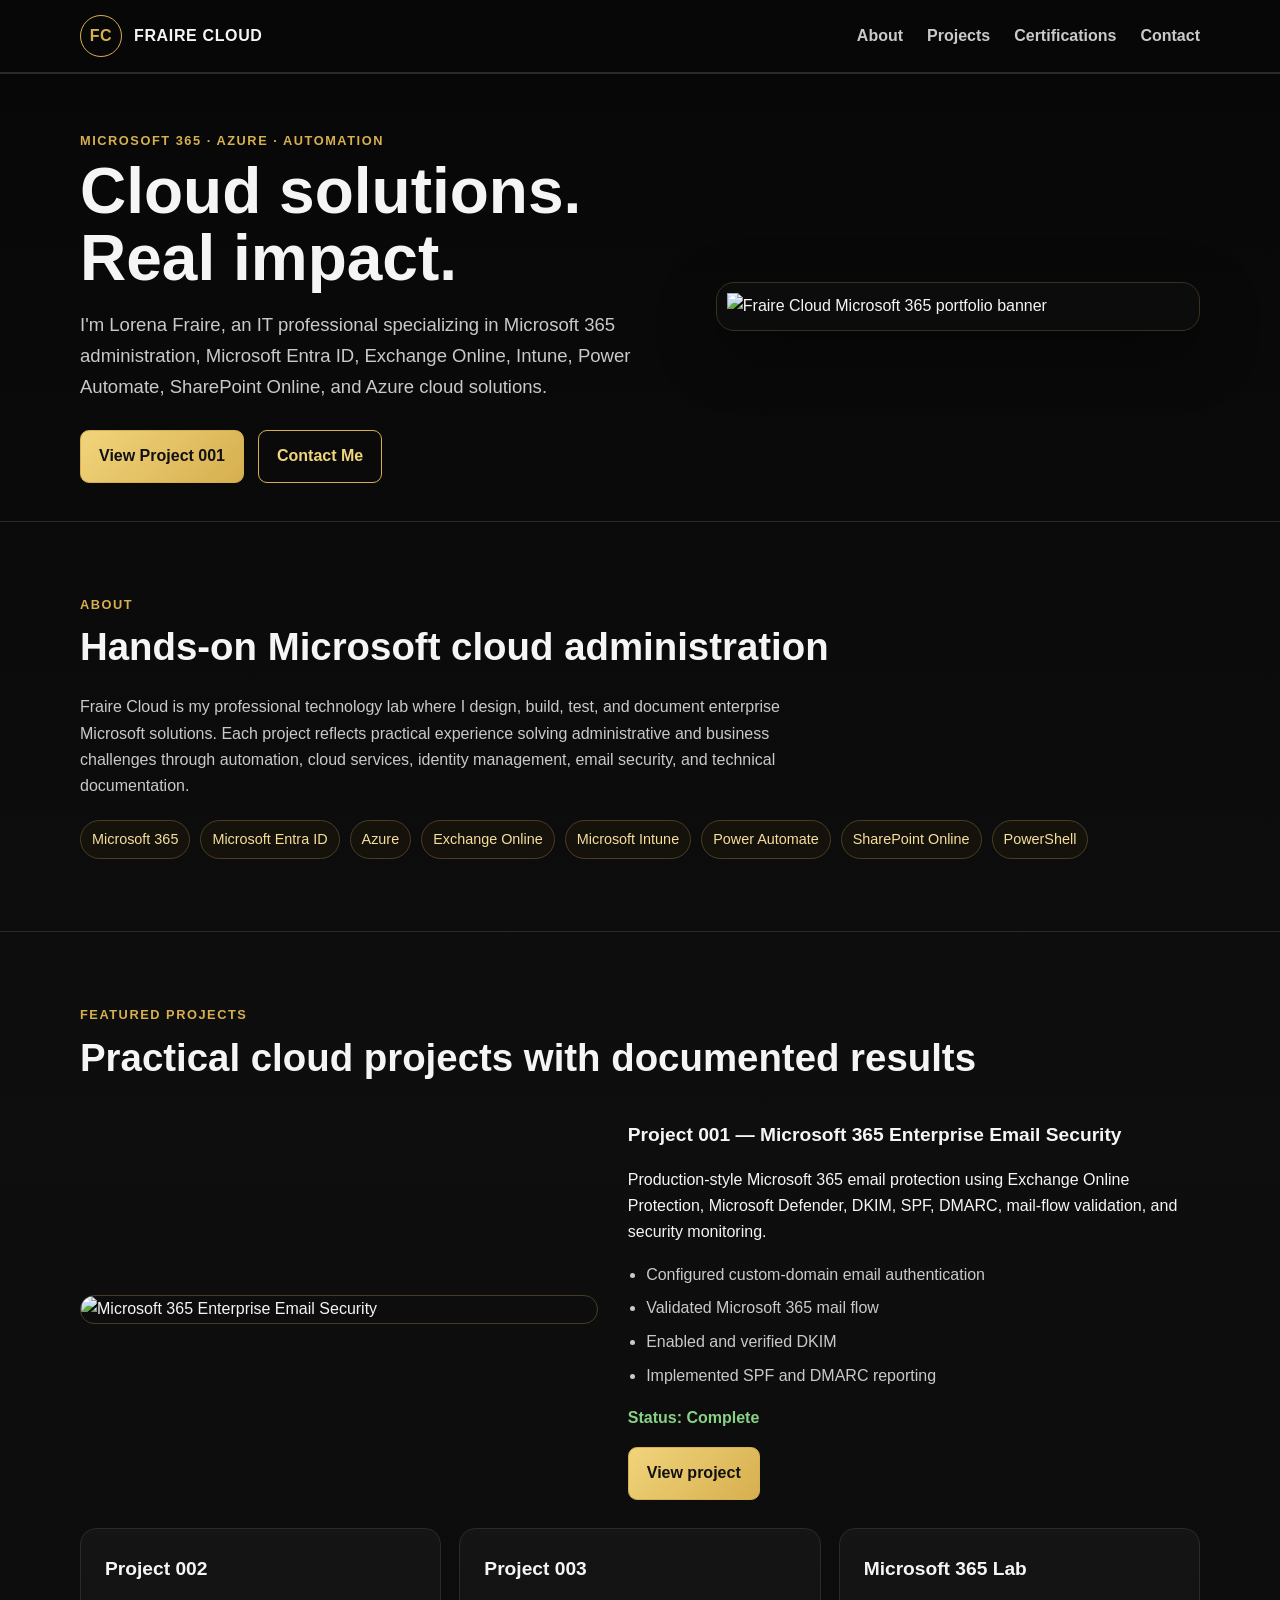
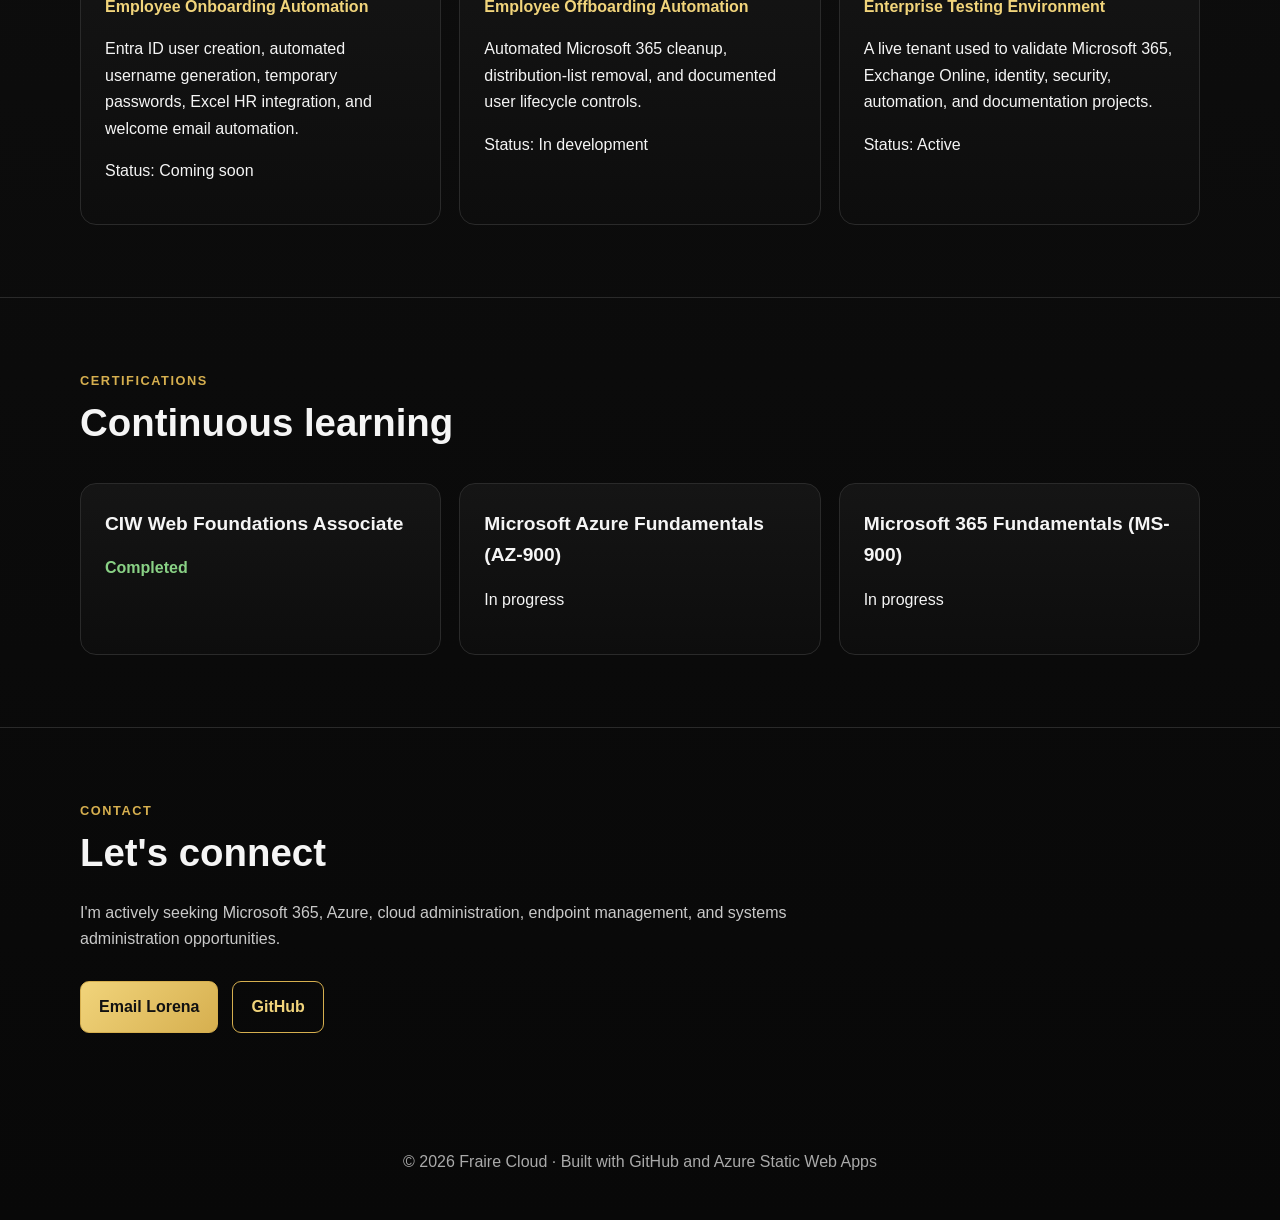
==== index.html @ 35ffcdef "Add files via upload Publish Fraire Cloud portfolio v1" ====
<!doctype html><html lang="en"><head><meta charset="utf-8"><meta name="viewport" content="width=device-width,initial-scale=1"><title>Fraire Cloud | Microsoft 365 & Cloud Portfolio</title><meta name="description" content="Lorena Fraire's Microsoft 365, Azure, Entra ID, Intune, Exchange Online and Power Automate portfolio."><link rel="icon" href="assets/favicon.png"><link rel="stylesheet" href="styles.css"></head><body><header><div class="container nav"><a class="brand" href="index.html"><span class="brand-mark">FC</span><span>FRAIRE CLOUD</span></a><nav><a href="#about">About</a><a href="#projects">Projects</a><a href="#certifications">Certifications</a><a href="#contact">Contact</a></nav></div></header><main><section class="hero"><div class="container hero-grid"><div><div class="eyebrow">Microsoft 365 · Azure · Automation</div><h1>Cloud solutions. Real impact.</h1><p class="lead">I'm Lorena Fraire, an IT professional specializing in Microsoft 365 administration, Microsoft Entra ID, Exchange Online, Intune, Power Automate, SharePoint Online, and Azure cloud solutions.</p><div class="cta"><a class="btn primary" href="project-001.html">View Project 001</a><a class="btn secondary" href="mailto:lorena@fraire.cloud">Contact Me</a></div></div><div class="hero-card"><img src="assets/fraire-cloud-hero.png" alt="Fraire Cloud Microsoft 365 portfolio banner"></div></div></section><section id="about"><div class="container"><div class="eyebrow">About</div><h2>Hands-on Microsoft cloud administration</h2><p class="section-intro">Fraire Cloud is my professional technology lab where I design, build, test, and document enterprise Microsoft solutions. Each project reflects practical experience solving administrative and business challenges through automation, cloud services, identity management, email security, and technical documentation.</p><div class="tag-row"><span class="tag">Microsoft 365</span><span class="tag">Microsoft Entra ID</span><span class="tag">Azure</span><span class="tag">Exchange Online</span><span class="tag">Microsoft Intune</span><span class="tag">Power Automate</span><span class="tag">SharePoint Online</span><span class="tag">PowerShell</span></div></div></section><section id="projects"><div class="container"><div class="eyebrow">Featured Projects</div><h2>Practical cloud projects with documented results</h2><div class="project"><img src="assets/fraire-cloud-hero.png" alt="Microsoft 365 Enterprise Email Security"><div><h3>Project 001 — Microsoft 365 Enterprise Email Security</h3><p>Production-style Microsoft 365 email protection using Exchange Online Protection, Microsoft Defender, DKIM, SPF, DMARC, mail-flow validation, and security monitoring.</p><ul class="project-list"><li>Configured custom-domain email authentication</li><li>Validated Microsoft 365 mail flow</li><li>Enabled and verified DKIM</li><li>Implemented SPF and DMARC reporting</li></ul><p class="status">Status: Complete</p><a class="btn primary" href="project-001.html">View project</a></div></div><div class="grid-3"><div class="card"><h3>Project 002</h3><strong>Employee Onboarding Automation</strong><p>Entra ID user creation, automated username generation, temporary passwords, Excel HR integration, and welcome email automation.</p><p>Status: Coming soon</p></div><div class="card"><h3>Project 003</h3><strong>Employee Offboarding Automation</strong><p>Automated Microsoft 365 cleanup, distribution-list removal, and documented user lifecycle controls.</p><p>Status: In development</p></div><div class="card"><h3>Microsoft 365 Lab</h3><strong>Enterprise Testing Environment</strong><p>A live tenant used to validate Microsoft 365, Exchange Online, identity, security, automation, and documentation projects.</p><p>Status: Active</p></div></div></div></section><section id="certifications"><div class="container"><div class="eyebrow">Certifications</div><h2>Continuous learning</h2><div class="grid-3"><div class="card"><h3>CIW Web Foundations Associate</h3><p class="status">Completed</p></div><div class="card"><h3>Microsoft Azure Fundamentals (AZ-900)</h3><p>In progress</p></div><div class="card"><h3>Microsoft 365 Fundamentals (MS-900)</h3><p>In progress</p></div></div></div></section><section id="contact"><div class="container"><div class="eyebrow">Contact</div><h2>Let's connect</h2><p class="section-intro">I'm actively seeking Microsoft 365, Azure, cloud administration, endpoint management, and systems administration opportunities.</p><div class="cta"><a class="btn primary" href="mailto:lorena@fraire.cloud">Email Lorena</a><a class="btn secondary" href="https://github.com/frairecloud" target="_blank" rel="noopener">GitHub</a></div></div></section></main><footer class="footer"><div class="container">© 2026 Fraire Cloud · Built with GitHub and Azure Static Web Apps</div></footer></body></html>
---- styles.css ----
:root{--bg:#080808;--panel:#111;--gold:#d6af4f;--gold2:#f1d47b;--text:#f5f5f5;--muted:#c9c9c9;--line:#2a2a2a;--max:1120px}*{box-sizing:border-box}html{scroll-behavior:smooth}body{margin:0;font-family:Inter,Segoe UI,Arial,sans-serif;color:var(--text);background:linear-gradient(180deg,#070707,#0e0e0e 40%,#080808);line-height:1.65}a{color:inherit}img{max-width:100%;display:block}.container{width:min(var(--max),calc(100% - 32px));margin:auto}header{position:sticky;top:0;z-index:50;background:rgba(8,8,8,.92);backdrop-filter:blur(14px);border-bottom:1px solid var(--line)}.nav{display:flex;align-items:center;justify-content:space-between;min-height:72px}.brand{display:flex;gap:12px;align-items:center;text-decoration:none;font-weight:800;letter-spacing:.04em}.brand-mark{width:42px;height:42px;border:1px solid var(--gold);border-radius:50%;display:grid;place-items:center;color:var(--gold);font-weight:900}nav{display:flex;gap:24px}nav a{text-decoration:none;color:var(--muted);font-weight:600}nav a:hover{color:var(--gold2)}.hero{padding:56px 0 38px}.hero-grid{display:grid;grid-template-columns:1.1fr .9fr;gap:44px;align-items:center}.eyebrow{color:var(--gold);font-weight:800;letter-spacing:.12em;text-transform:uppercase;font-size:.8rem}h1{font-size:clamp(2.35rem,5vw,4.5rem);line-height:1.05;margin:.4rem 0 1rem}h2{font-size:clamp(1.65rem,3vw,2.45rem);margin:0 0 1rem}h3{font-size:1.2rem;margin:0 0 .6rem}.lead{font-size:1.16rem;color:var(--muted);max-width:720px}.cta{display:flex;gap:14px;flex-wrap:wrap;margin-top:28px}.btn{display:inline-flex;align-items:center;justify-content:center;padding:12px 18px;border-radius:9px;text-decoration:none;font-weight:800;border:1px solid var(--gold)}.btn.primary{background:linear-gradient(135deg,var(--gold2),var(--gold));color:#111}.btn.secondary{color:var(--gold2)}.hero-card{border:1px solid #3a3020;background:#0c0c0c;padding:10px;border-radius:18px;box-shadow:0 20px 60px rgba(0,0,0,.4)}section{padding:72px 0;border-top:1px solid var(--line)}.section-intro{color:var(--muted);max-width:760px}.grid-3{display:grid;grid-template-columns:repeat(3,1fr);gap:18px;margin-top:28px}.card{border:1px solid var(--line);background:linear-gradient(180deg,#151515,#0d0d0d);padding:24px;border-radius:16px}.card strong{color:var(--gold2)}.tag-row{display:flex;flex-wrap:wrap;gap:10px;margin-top:20px}.tag{border:1px solid #4a3d23;color:#f5df9d;background:#15120c;padding:7px 11px;border-radius:999px;font-size:.9rem}.project{display:grid;grid-template-columns:.95fr 1.05fr;gap:30px;align-items:center;margin-top:30px}.project img{border-radius:14px;border:1px solid #493c24}.project-list{padding-left:1.15rem}.project-list li{margin:.45rem 0;color:var(--muted)}.status{color:#89d185;font-weight:800}.footer{padding:44px 0;color:#aaa;text-align:center}.project-hero{padding:50px 0}.project-hero img{border:1px solid #493c24;border-radius:16px}.content{max-width:900px}.content h2{margin-top:2rem;color:#fff}.content h3{margin-top:1.4rem;color:var(--gold2)}.content p,.content li{color:#d4d4d4}.evidence{display:grid;grid-template-columns:1fr 1fr;gap:22px;margin:24px 0}.evidence figure{margin:0;background:#111;border:1px solid var(--line);padding:12px;border-radius:14px}.evidence img{border-radius:8px}figcaption{font-size:.92rem;color:#bdbdbd;padding-top:10px}.callout{border-left:4px solid var(--gold);background:#13110c;padding:20px 22px;border-radius:0 12px 12px 0;margin:24px 0}.back{display:inline-block;margin-top:22px;color:var(--gold2);font-weight:700}@media(max-width:800px){.hero-grid,.project,.evidence,.grid-3{grid-template-columns:1fr}nav{display:none}.hero{padding-top:34px}section{padding:52px 0}}
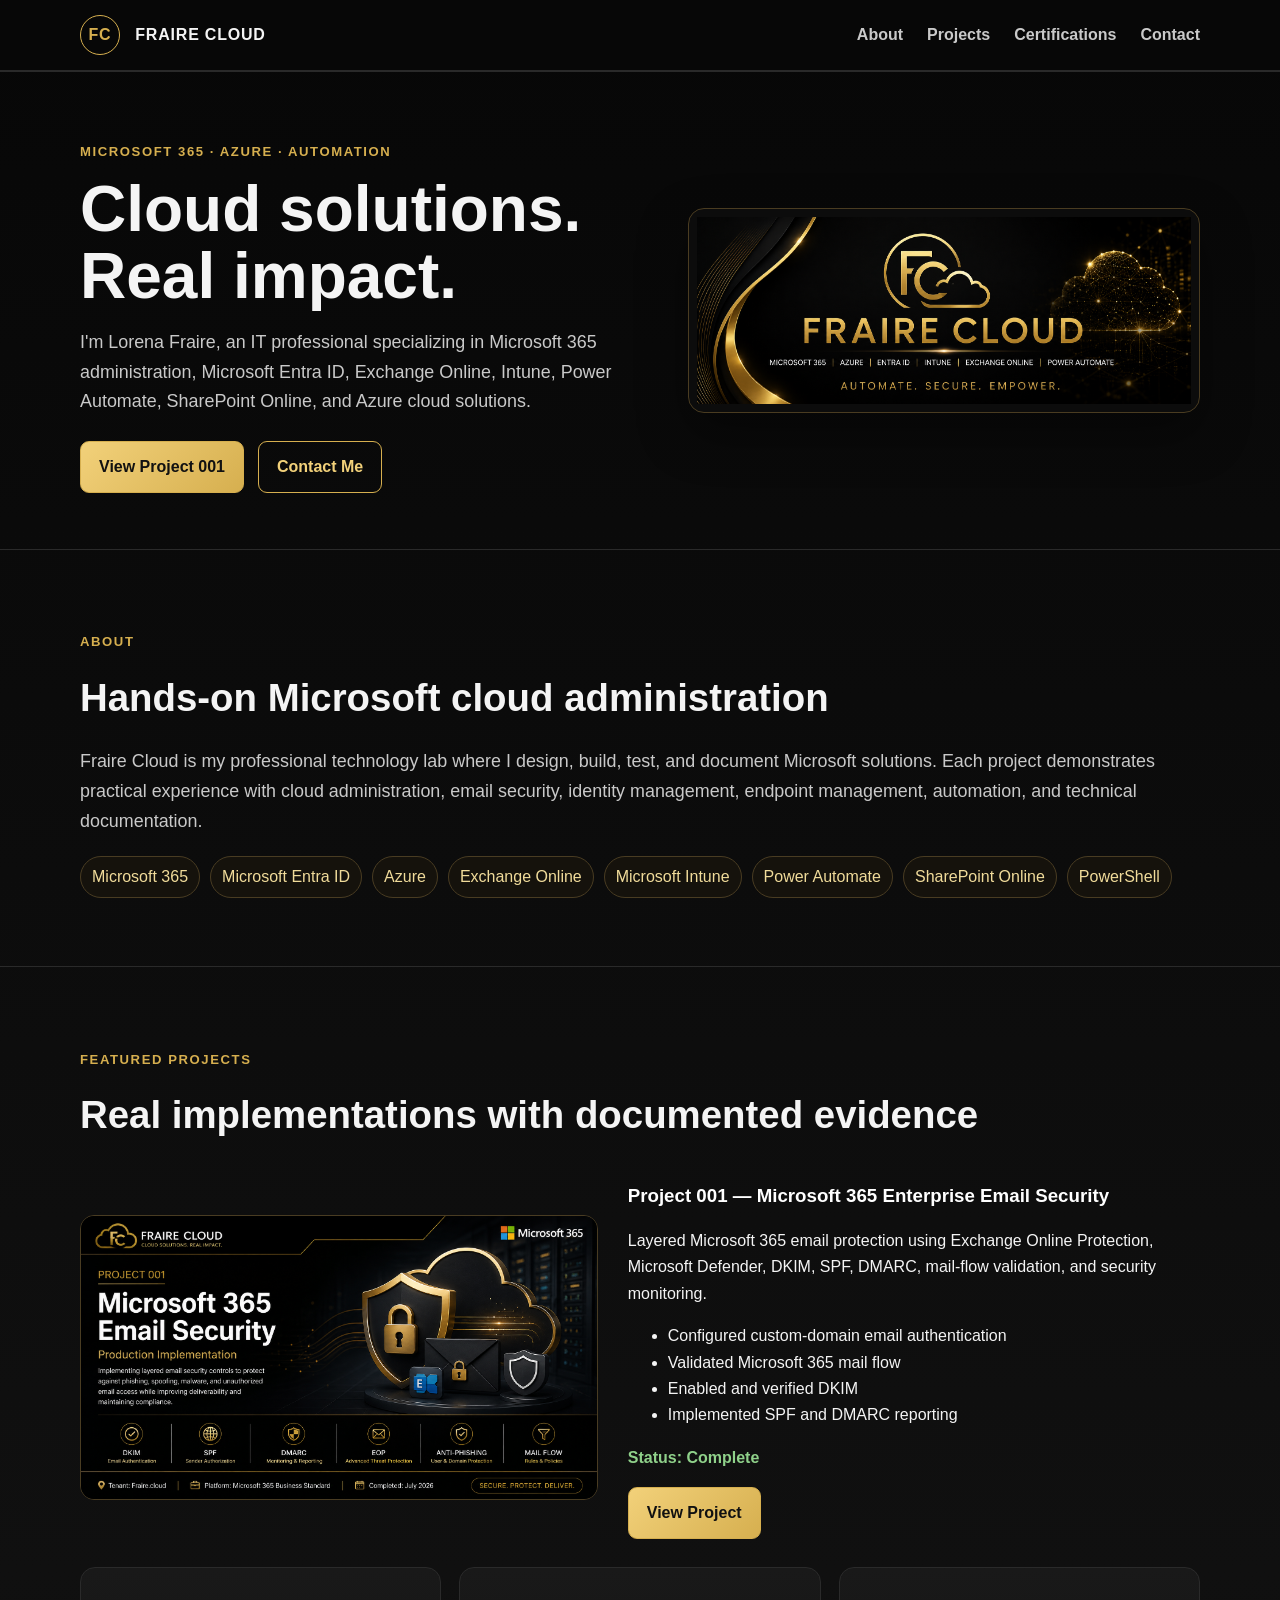
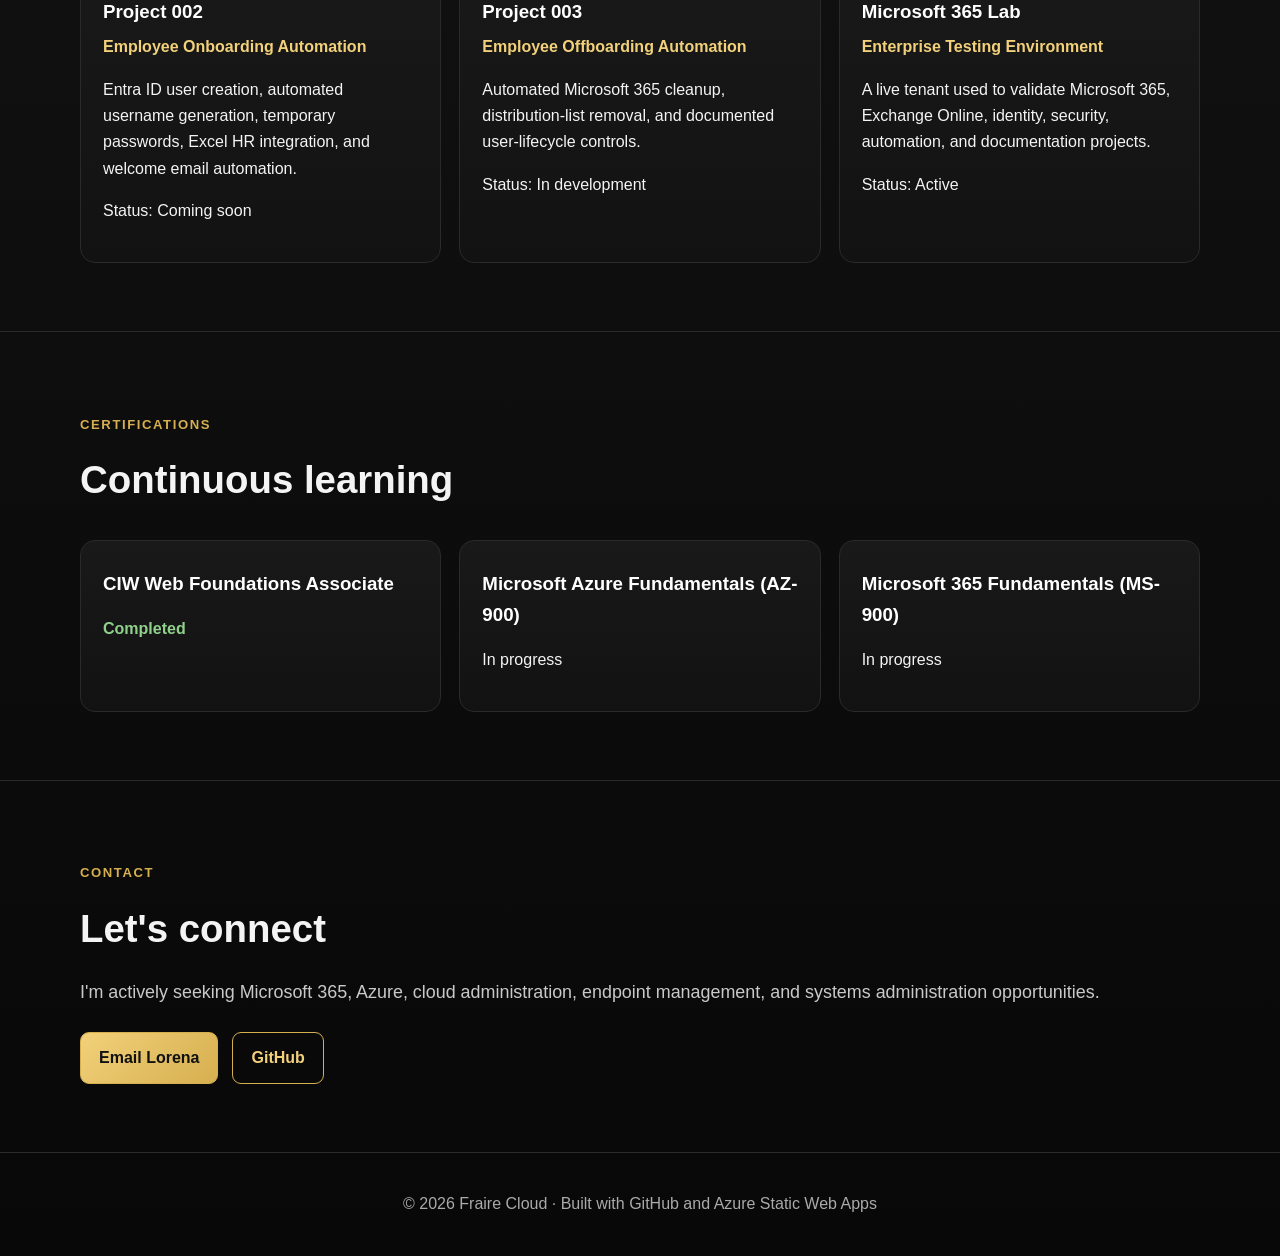
==== commit 4b03d838: "Update site to use correct portfolio images Update site to use correct portfolio images" ====
--- a/index.html
+++ b/index.html
@@ -1 +1,60 @@
-<!doctype html><html lang="en"><head><meta charset="utf-8"><meta name="viewport" content="width=device-width,initial-scale=1"><title>Fraire Cloud | Microsoft 365 & Cloud Portfolio</title><meta name="description" content="Lorena Fraire's Microsoft 365, Azure, Entra ID, Intune, Exchange Online and Power Automate portfolio."><link rel="icon" href="assets/favicon.png"><link rel="stylesheet" href="styles.css"></head><body><header><div class="container nav"><a class="brand" href="index.html"><span class="brand-mark">FC</span><span>FRAIRE CLOUD</span></a><nav><a href="#about">About</a><a href="#projects">Projects</a><a href="#certifications">Certifications</a><a href="#contact">Contact</a></nav></div></header><main><section class="hero"><div class="container hero-grid"><div><div class="eyebrow">Microsoft 365 · Azure · Automation</div><h1>Cloud solutions. Real impact.</h1><p class="lead">I'm Lorena Fraire, an IT professional specializing in Microsoft 365 administration, Microsoft Entra ID, Exchange Online, Intune, Power Automate, SharePoint Online, and Azure cloud solutions.</p><div class="cta"><a class="btn primary" href="project-001.html">View Project 001</a><a class="btn secondary" href="mailto:lorena@fraire.cloud">Contact Me</a></div></div><div class="hero-card"><img src="assets/fraire-cloud-hero.png" alt="Fraire Cloud Microsoft 365 portfolio banner"></div></div></section><section id="about"><div class="container"><div class="eyebrow">About</div><h2>Hands-on Microsoft cloud administration</h2><p class="section-intro">Fraire Cloud is my professional technology lab where I design, build, test, and document enterprise Microsoft solutions. Each project reflects practical experience solving administrative and business challenges through automation, cloud services, identity management, email security, and technical documentation.</p><div class="tag-row"><span class="tag">Microsoft 365</span><span class="tag">Microsoft Entra ID</span><span class="tag">Azure</span><span class="tag">Exchange Online</span><span class="tag">Microsoft Intune</span><span class="tag">Power Automate</span><span class="tag">SharePoint Online</span><span class="tag">PowerShell</span></div></div></section><section id="projects"><div class="container"><div class="eyebrow">Featured Projects</div><h2>Practical cloud projects with documented results</h2><div class="project"><img src="assets/fraire-cloud-hero.png" alt="Microsoft 365 Enterprise Email Security"><div><h3>Project 001 — Microsoft 365 Enterprise Email Security</h3><p>Production-style Microsoft 365 email protection using Exchange Online Protection, Microsoft Defender, DKIM, SPF, DMARC, mail-flow validation, and security monitoring.</p><ul class="project-list"><li>Configured custom-domain email authentication</li><li>Validated Microsoft 365 mail flow</li><li>Enabled and verified DKIM</li><li>Implemented SPF and DMARC reporting</li></ul><p class="status">Status: Complete</p><a class="btn primary" href="project-001.html">View project</a></div></div><div class="grid-3"><div class="card"><h3>Project 002</h3><strong>Employee Onboarding Automation</strong><p>Entra ID user creation, automated username generation, temporary passwords, Excel HR integration, and welcome email automation.</p><p>Status: Coming soon</p></div><div class="card"><h3>Project 003</h3><strong>Employee Offboarding Automation</strong><p>Automated Microsoft 365 cleanup, distribution-list removal, and documented user lifecycle controls.</p><p>Status: In development</p></div><div class="card"><h3>Microsoft 365 Lab</h3><strong>Enterprise Testing Environment</strong><p>A live tenant used to validate Microsoft 365, Exchange Online, identity, security, automation, and documentation projects.</p><p>Status: Active</p></div></div></div></section><section id="certifications"><div class="container"><div class="eyebrow">Certifications</div><h2>Continuous learning</h2><div class="grid-3"><div class="card"><h3>CIW Web Foundations Associate</h3><p class="status">Completed</p></div><div class="card"><h3>Microsoft Azure Fundamentals (AZ-900)</h3><p>In progress</p></div><div class="card"><h3>Microsoft 365 Fundamentals (MS-900)</h3><p>In progress</p></div></div></div></section><section id="contact"><div class="container"><div class="eyebrow">Contact</div><h2>Let's connect</h2><p class="section-intro">I'm actively seeking Microsoft 365, Azure, cloud administration, endpoint management, and systems administration opportunities.</p><div class="cta"><a class="btn primary" href="mailto:lorena@fraire.cloud">Email Lorena</a><a class="btn secondary" href="https://github.com/frairecloud" target="_blank" rel="noopener">GitHub</a></div></div></section></main><footer class="footer"><div class="container">© 2026 Fraire Cloud · Built with GitHub and Azure Static Web Apps</div></footer></body></html>+<!doctype html>
+<html lang="en">
+<head>
+<meta charset="utf-8"><meta name="viewport" content="width=device-width,initial-scale=1">
+<title>Fraire Cloud | Microsoft 365 & Azure Portfolio</title>
+<meta name="description" content="Lorena Fraire's Microsoft 365, Azure, Entra ID, Intune, Exchange Online, and Power Automate portfolio.">
+<link rel="stylesheet" href="styles.css">
+</head>
+<body>
+<header><div class="container nav">
+<a class="brand" href="index.html"><span class="mark">FC</span> FRAIRE CLOUD</a>
+<nav><a href="#about">About</a><a href="#projects">Projects</a><a href="#certifications">Certifications</a><a href="#contact">Contact</a></nav>
+</div></header>
+
+<main>
+<section class="hero"><div class="container hero-grid">
+<div>
+<p class="eyebrow">Microsoft 365 · Azure · Automation</p>
+<h1>Cloud solutions.<br>Real impact.</h1>
+<p class="lead">I'm Lorena Fraire, an IT professional specializing in Microsoft 365 administration, Microsoft Entra ID, Exchange Online, Intune, Power Automate, SharePoint Online, and Azure cloud solutions.</p>
+<div class="buttons"><a class="button primary" href="project-001.html">View Project 001</a><a class="button secondary" href="mailto:lorena@fraire.cloud">Contact Me</a></div>
+</div>
+<div class="hero-image"><img src="assets/FraireCloud.png" alt="Fraire Cloud portfolio banner"></div>
+</div></section>
+
+<section id="about"><div class="container">
+<p class="eyebrow">About</p><h2>Hands-on Microsoft cloud administration</h2>
+<p class="intro">Fraire Cloud is my professional technology lab where I design, build, test, and document Microsoft solutions. Each project demonstrates practical experience with cloud administration, email security, identity management, endpoint management, automation, and technical documentation.</p>
+<div class="tags"><span>Microsoft 365</span><span>Microsoft Entra ID</span><span>Azure</span><span>Exchange Online</span><span>Microsoft Intune</span><span>Power Automate</span><span>SharePoint Online</span><span>PowerShell</span></div>
+</div></section>
+
+<section id="projects"><div class="container">
+<p class="eyebrow">Featured Projects</p><h2>Real implementations with documented evidence</h2>
+<article class="featured-project">
+<img src="assets/Project001.png" alt="Project 001 Microsoft 365 Email Security">
+<div><h3>Project 001 — Microsoft 365 Enterprise Email Security</h3>
+<p>Layered Microsoft 365 email protection using Exchange Online Protection, Microsoft Defender, DKIM, SPF, DMARC, mail-flow validation, and security monitoring.</p>
+<ul><li>Configured custom-domain email authentication</li><li>Validated Microsoft 365 mail flow</li><li>Enabled and verified DKIM</li><li>Implemented SPF and DMARC reporting</li></ul>
+<p class="complete">Status: Complete</p>
+<a class="button primary" href="project-001.html">View Project</a></div>
+</article>
+<div class="cards">
+<article class="card"><h3>Project 002</h3><h4>Employee Onboarding Automation</h4><p>Entra ID user creation, automated username generation, temporary passwords, Excel HR integration, and welcome email automation.</p><p>Status: Coming soon</p></article>
+<article class="card"><h3>Project 003</h3><h4>Employee Offboarding Automation</h4><p>Automated Microsoft 365 cleanup, distribution-list removal, and documented user-lifecycle controls.</p><p>Status: In development</p></article>
+<article class="card"><h3>Microsoft 365 Lab</h3><h4>Enterprise Testing Environment</h4><p>A live tenant used to validate Microsoft 365, Exchange Online, identity, security, automation, and documentation projects.</p><p>Status: Active</p></article>
+</div></div></section>
+
+<section id="certifications"><div class="container">
+<p class="eyebrow">Certifications</p><h2>Continuous learning</h2>
+<div class="cards"><article class="card"><h3>CIW Web Foundations Associate</h3><p class="complete">Completed</p></article><article class="card"><h3>Microsoft Azure Fundamentals (AZ-900)</h3><p>In progress</p></article><article class="card"><h3>Microsoft 365 Fundamentals (MS-900)</h3><p>In progress</p></article></div>
+</div></section>
+
+<section id="contact"><div class="container">
+<p class="eyebrow">Contact</p><h2>Let's connect</h2>
+<p class="intro">I'm actively seeking Microsoft 365, Azure, cloud administration, endpoint management, and systems administration opportunities.</p>
+<div class="buttons"><a class="button primary" href="mailto:lorena@fraire.cloud">Email Lorena</a><a class="button secondary" href="https://github.com/frairecloud" target="_blank" rel="noopener">GitHub</a></div>
+</div></section>
+</main>
+<footer>© 2026 Fraire Cloud · Built with GitHub and Azure Static Web Apps</footer>
+</body></html>
--- a/styles.css
+++ b/styles.css
@@ -1,2 +1,2 @@
-
-:root{--bg:#080808;--panel:#111;--gold:#d6af4f;--gold2:#f1d47b;--text:#f5f5f5;--muted:#c9c9c9;--line:#2a2a2a;--max:1120px}*{box-sizing:border-box}html{scroll-behavior:smooth}body{margin:0;font-family:Inter,Segoe UI,Arial,sans-serif;color:var(--text);background:linear-gradient(180deg,#070707,#0e0e0e 40%,#080808);line-height:1.65}a{color:inherit}img{max-width:100%;display:block}.container{width:min(var(--max),calc(100% - 32px));margin:auto}header{position:sticky;top:0;z-index:50;background:rgba(8,8,8,.92);backdrop-filter:blur(14px);border-bottom:1px solid var(--line)}.nav{display:flex;align-items:center;justify-content:space-between;min-height:72px}.brand{display:flex;gap:12px;align-items:center;text-decoration:none;font-weight:800;letter-spacing:.04em}.brand-mark{width:42px;height:42px;border:1px solid var(--gold);border-radius:50%;display:grid;place-items:center;color:var(--gold);font-weight:900}nav{display:flex;gap:24px}nav a{text-decoration:none;color:var(--muted);font-weight:600}nav a:hover{color:var(--gold2)}.hero{padding:56px 0 38px}.hero-grid{display:grid;grid-template-columns:1.1fr .9fr;gap:44px;align-items:center}.eyebrow{color:var(--gold);font-weight:800;letter-spacing:.12em;text-transform:uppercase;font-size:.8rem}h1{font-size:clamp(2.35rem,5vw,4.5rem);line-height:1.05;margin:.4rem 0 1rem}h2{font-size:clamp(1.65rem,3vw,2.45rem);margin:0 0 1rem}h3{font-size:1.2rem;margin:0 0 .6rem}.lead{font-size:1.16rem;color:var(--muted);max-width:720px}.cta{display:flex;gap:14px;flex-wrap:wrap;margin-top:28px}.btn{display:inline-flex;align-items:center;justify-content:center;padding:12px 18px;border-radius:9px;text-decoration:none;font-weight:800;border:1px solid var(--gold)}.btn.primary{background:linear-gradient(135deg,var(--gold2),var(--gold));color:#111}.btn.secondary{color:var(--gold2)}.hero-card{border:1px solid #3a3020;background:#0c0c0c;padding:10px;border-radius:18px;box-shadow:0 20px 60px rgba(0,0,0,.4)}section{padding:72px 0;border-top:1px solid var(--line)}.section-intro{color:var(--muted);max-width:760px}.grid-3{display:grid;grid-template-columns:repeat(3,1fr);gap:18px;margin-top:28px}.card{border:1px solid var(--line);background:linear-gradient(180deg,#151515,#0d0d0d);padding:24px;border-radius:16px}.card strong{color:var(--gold2)}.tag-row{display:flex;flex-wrap:wrap;gap:10px;margin-top:20px}.tag{border:1px solid #4a3d23;color:#f5df9d;background:#15120c;padding:7px 11px;border-radius:999px;font-size:.9rem}.project{display:grid;grid-template-columns:.95fr 1.05fr;gap:30px;align-items:center;margin-top:30px}.project img{border-radius:14px;border:1px solid #493c24}.project-list{padding-left:1.15rem}.project-list li{margin:.45rem 0;color:var(--muted)}.status{color:#89d185;font-weight:800}.footer{padding:44px 0;color:#aaa;text-align:center}.project-hero{padding:50px 0}.project-hero img{border:1px solid #493c24;border-radius:16px}.content{max-width:900px}.content h2{margin-top:2rem;color:#fff}.content h3{margin-top:1.4rem;color:var(--gold2)}.content p,.content li{color:#d4d4d4}.evidence{display:grid;grid-template-columns:1fr 1fr;gap:22px;margin:24px 0}.evidence figure{margin:0;background:#111;border:1px solid var(--line);padding:12px;border-radius:14px}.evidence img{border-radius:8px}figcaption{font-size:.92rem;color:#bdbdbd;padding-top:10px}.callout{border-left:4px solid var(--gold);background:#13110c;padding:20px 22px;border-radius:0 12px 12px 0;margin:24px 0}.back{display:inline-block;margin-top:22px;color:var(--gold2);font-weight:700}@media(max-width:800px){.hero-grid,.project,.evidence,.grid-3{grid-template-columns:1fr}nav{display:none}.hero{padding-top:34px}section{padding:52px 0}}
+:root{--bg:#080808;--panel:#121212;--panel2:#191919;--gold:#d6af4f;--gold2:#f2d17a;--text:#f4f4f4;--muted:#c9c9c9;--line:#2a2a2a}
+*{box-sizing:border-box}html{scroll-behavior:smooth}body{margin:0;background:linear-gradient(180deg,#070707,#101010 55%,#080808);color:var(--text);font-family:Segoe UI,Arial,sans-serif;line-height:1.65}img{max-width:100%;display:block}a{color:inherit}.container{width:min(1120px,calc(100% - 34px));margin:auto}.narrow{max-width:930px}header{position:sticky;top:0;z-index:10;background:rgba(8,8,8,.93);backdrop-filter:blur(12px);border-bottom:1px solid var(--line)}.nav{min-height:70px;display:flex;justify-content:space-between;align-items:center}.brand{text-decoration:none;font-weight:800;letter-spacing:.05em}.mark{display:inline-grid;place-items:center;width:40px;height:40px;border:1px solid var(--gold);border-radius:50%;color:var(--gold);margin-right:10px}nav{display:flex;gap:24px}nav a{text-decoration:none;color:var(--muted);font-weight:600}nav a:hover{color:var(--gold2)}section{padding:68px 0;border-top:1px solid var(--line)}.hero{padding:56px 0}.hero-grid{display:grid;grid-template-columns:1.05fr .95fr;gap:42px;align-items:center}.eyebrow{color:var(--gold);font-weight:800;text-transform:uppercase;letter-spacing:.12em;font-size:.82rem}h1{font-size:clamp(2.5rem,5vw,4.7rem);line-height:1.05;margin:.4rem 0 1rem}h2{font-size:clamp(1.65rem,3vw,2.4rem);margin:0 0 1rem}h3{margin:.4rem 0;color:#fff}h4{color:var(--gold2);margin:.2rem 0}.lead,.intro{color:var(--muted);font-size:1.12rem}.hero-image,.project-banner{border:1px solid #4a3c21;border-radius:16px;padding:8px;background:#0c0c0c;box-shadow:0 20px 50px rgba(0,0,0,.38)}.buttons{display:flex;gap:14px;flex-wrap:wrap;margin-top:24px}.button{display:inline-flex;padding:12px 18px;border-radius:9px;text-decoration:none;font-weight:800;border:1px solid var(--gold)}.primary{background:linear-gradient(135deg,var(--gold2),var(--gold));color:#111}.secondary{color:var(--gold2)}.tags{display:flex;flex-wrap:wrap;gap:10px;margin-top:20px}.tags span{border:1px solid #493c22;background:#15120c;color:#f0db9a;padding:7px 11px;border-radius:999px}.featured-project{display:grid;grid-template-columns:.95fr 1.05fr;gap:30px;align-items:center;margin-top:28px}.featured-project img{border:1px solid #493c22;border-radius:14px}.complete{color:#8fd18a;font-weight:800}.cards{display:grid;grid-template-columns:repeat(3,1fr);gap:18px;margin-top:28px}.card{background:linear-gradient(180deg,var(--panel2),var(--panel));border:1px solid var(--line);padding:22px;border-radius:15px}.project-header{padding:50px 0}.prose h2{margin-top:2.2rem}.prose h3{color:var(--gold2);margin-top:1.4rem}.prose p,.prose li{color:#d5d5d5}.evidence{display:grid;grid-template-columns:1fr 1fr;gap:20px}figure{margin:0;border:1px solid var(--line);background:#111;padding:11px;border-radius:13px}figure img{border-radius:8px}figcaption{color:#bbb;font-size:.92rem;padding-top:9px}.callout{border-left:4px solid var(--gold);background:#14110b;padding:20px;border-radius:0 12px 12px 0}.back{color:var(--gold2);font-weight:800;text-decoration:none}footer{text-align:center;padding:38px 16px;color:#aaa;border-top:1px solid var(--line)}@media(max-width:800px){nav{display:none}.hero-grid,.featured-project,.cards,.evidence{grid-template-columns:1fr}section{padding:50px 0}}
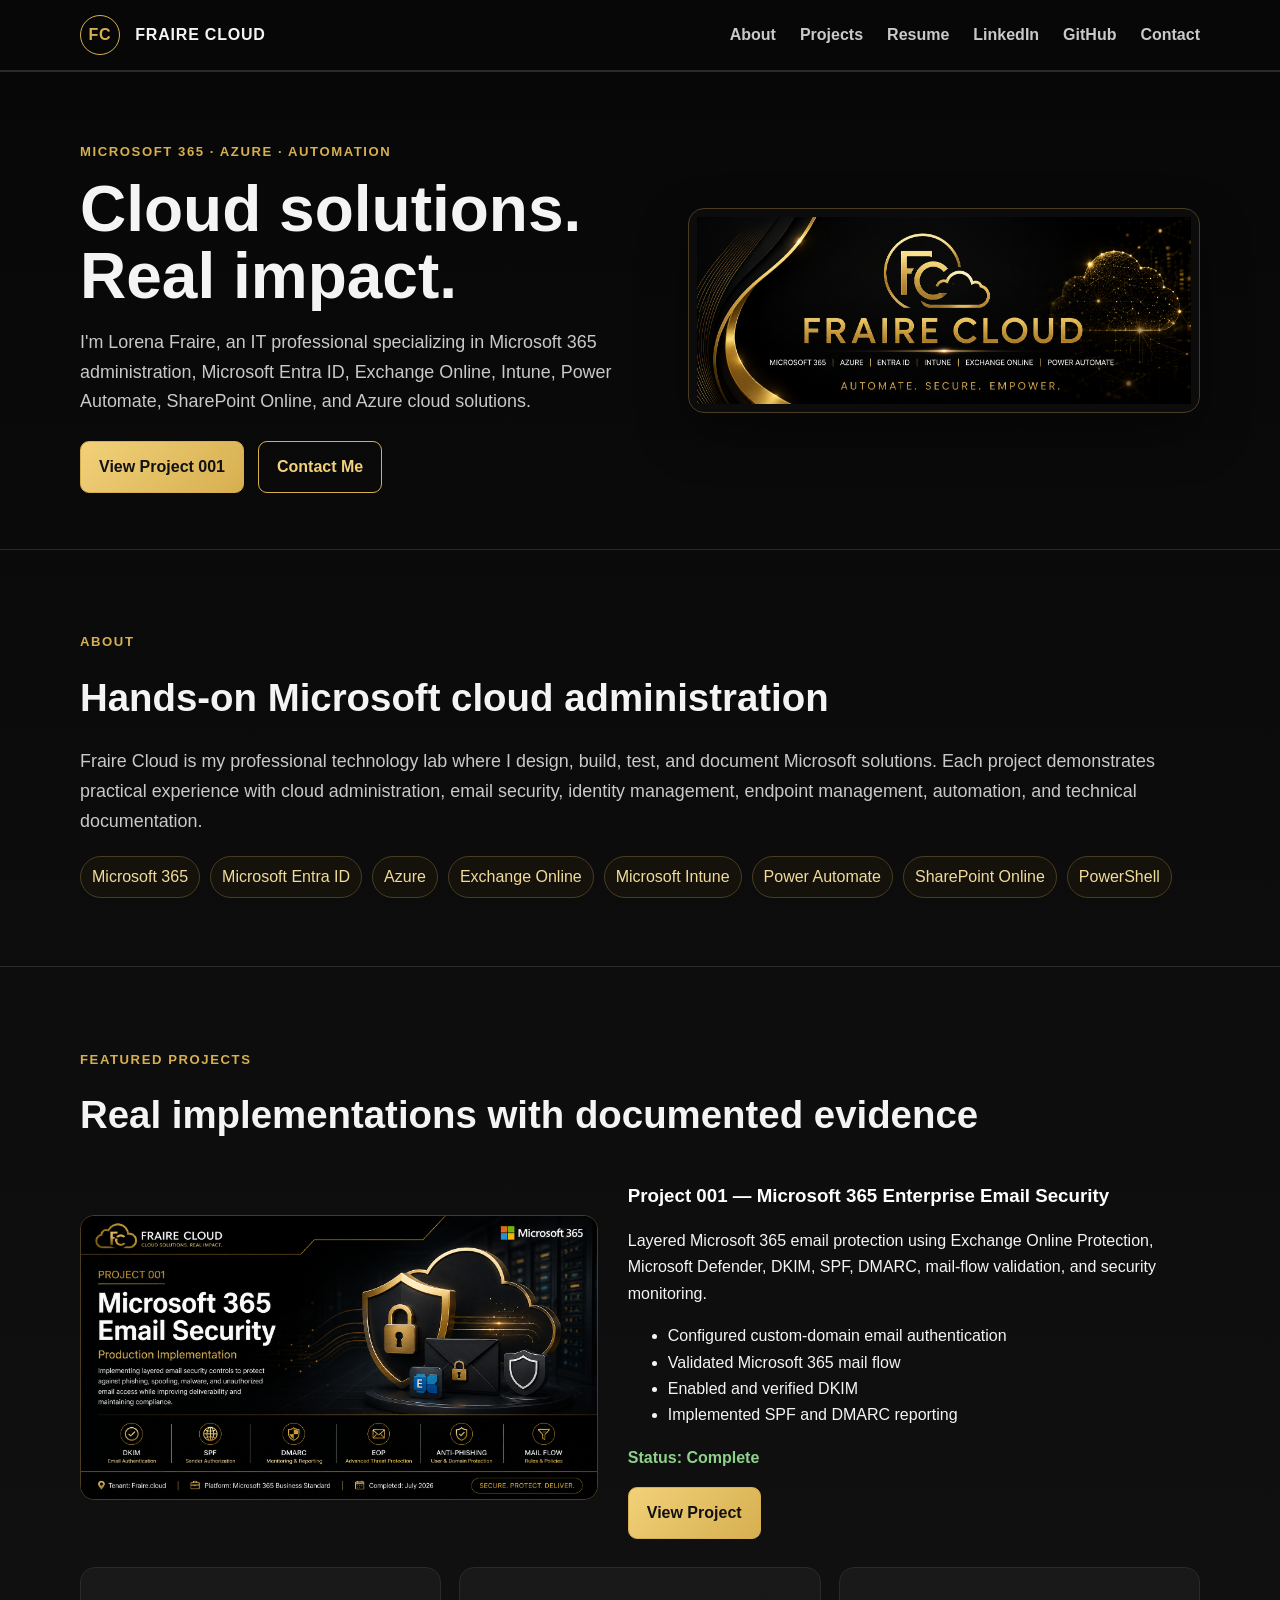
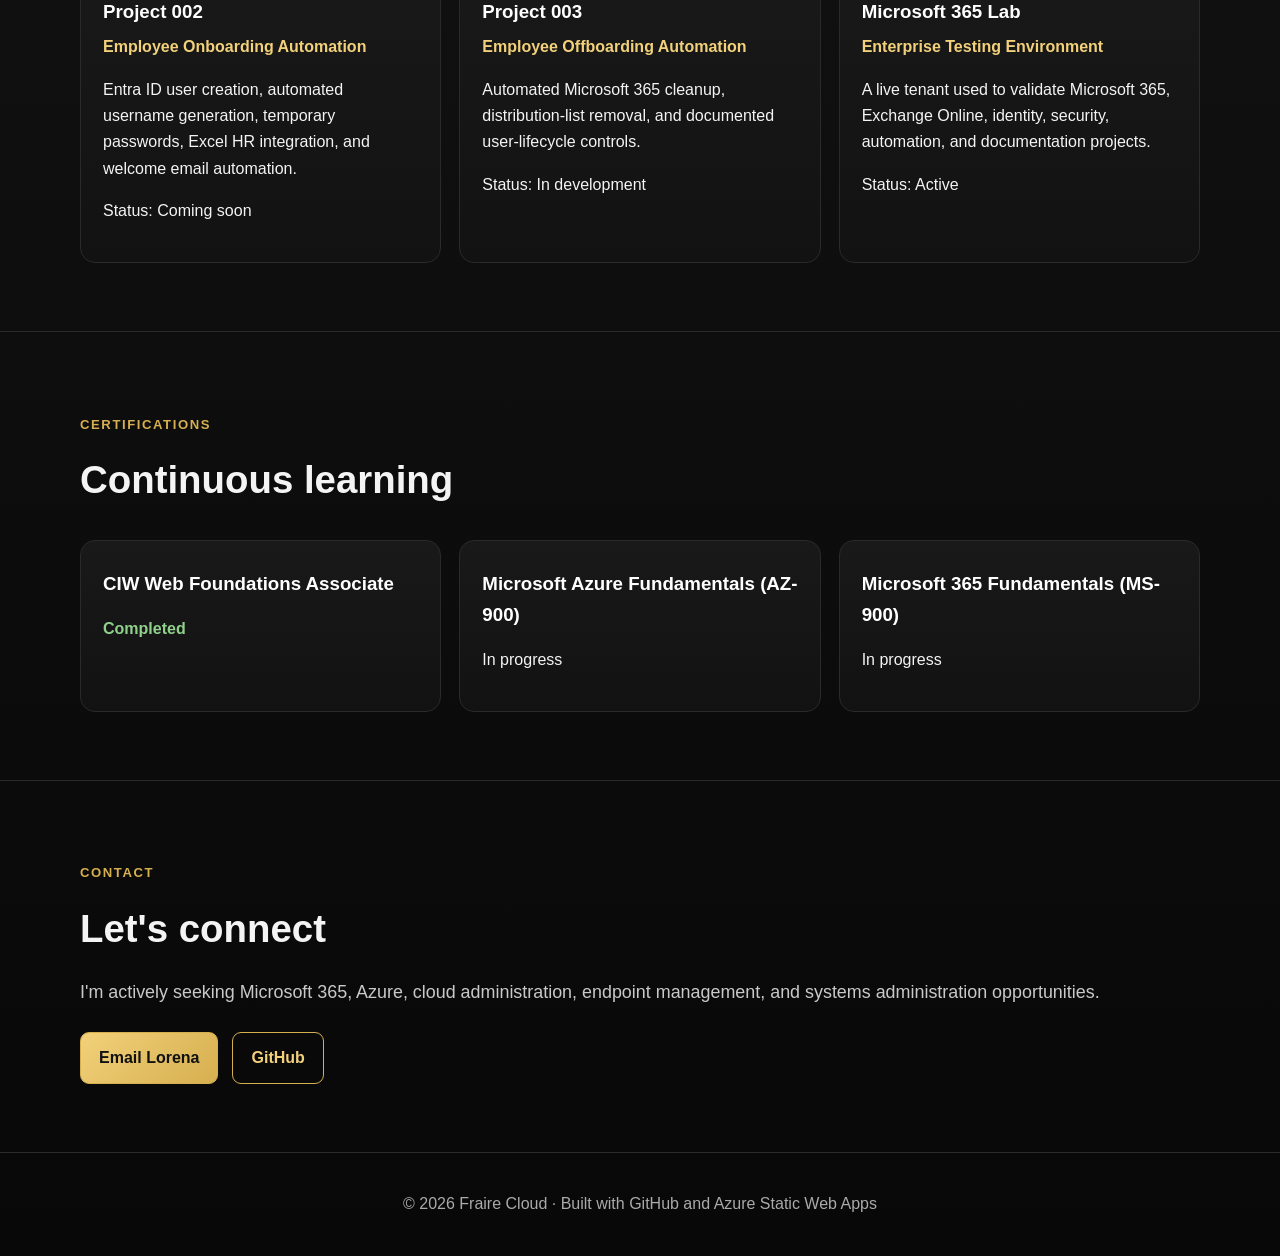
==== commit ef6dbb90: "Add LinkedIn GitHub and Resume navigation" ====
--- a/index.html
+++ b/index.html
@@ -9,7 +9,9 @@
 <body>
 <header><div class="container nav">
 <a class="brand" href="index.html"><span class="mark">FC</span> FRAIRE CLOUD</a>
-<nav><a href="#about">About</a><a href="#projects">Projects</a><a href="#certifications">Certifications</a><a href="#contact">Contact</a></nav>
+<nav><a href="#about">About</a><a href="#projects">Projects</a><a href="resume.pdf" target="_blank">Resume</a>
+    <a href="https://www.linkedin.com/in/lorena-fraire-184a9a249/" target="_blank">LinkedIn</a>
+    <a href="https://github.com/frairecloud" target="_blank">GitHub</a><a href="#contact">Contact</a></nav>
 </div></header>
 
 <main>
@@ -18,7 +20,7 @@
 <p class="eyebrow">Microsoft 365 · Azure · Automation</p>
 <h1>Cloud solutions.<br>Real impact.</h1>
 <p class="lead">I'm Lorena Fraire, an IT professional specializing in Microsoft 365 administration, Microsoft Entra ID, Exchange Online, Intune, Power Automate, SharePoint Online, and Azure cloud solutions.</p>
-<div class="buttons"><a class="button primary" href="project-001.html">View Project 001</a><a class="button secondary" href="mailto:lorena@fraire.cloud">Contact Me</a></div>
+<div class="buttons"><a class="button primary" href="project-001.html">View Project 001</a><a class="button secondary" href="mailto:lorena.fraire335@outlook.com">Contact Me</a></div>
 </div>
 <div class="hero-image"><img src="assets/FraireCloud.png" alt="Fraire Cloud portfolio banner"></div>
 </div></section>
@@ -53,8 +55,8 @@
 <section id="contact"><div class="container">
 <p class="eyebrow">Contact</p><h2>Let's connect</h2>
 <p class="intro">I'm actively seeking Microsoft 365, Azure, cloud administration, endpoint management, and systems administration opportunities.</p>
-<div class="buttons"><a class="button primary" href="mailto:lorena@fraire.cloud">Email Lorena</a><a class="button secondary" href="https://github.com/frairecloud" target="_blank" rel="noopener">GitHub</a></div>
+<div class="buttons"><a class="button primary" href="mailto:lorena.fraire335@outlook.com">Email Lorena</a><a class="button secondary" href="https://github.com/frairecloud" target="_blank" rel="noopener">GitHub</a></div>
 </div></section>
 </main>
 <footer>© 2026 Fraire Cloud · Built with GitHub and Azure Static Web Apps</footer>
-</body></html>+</body></html>
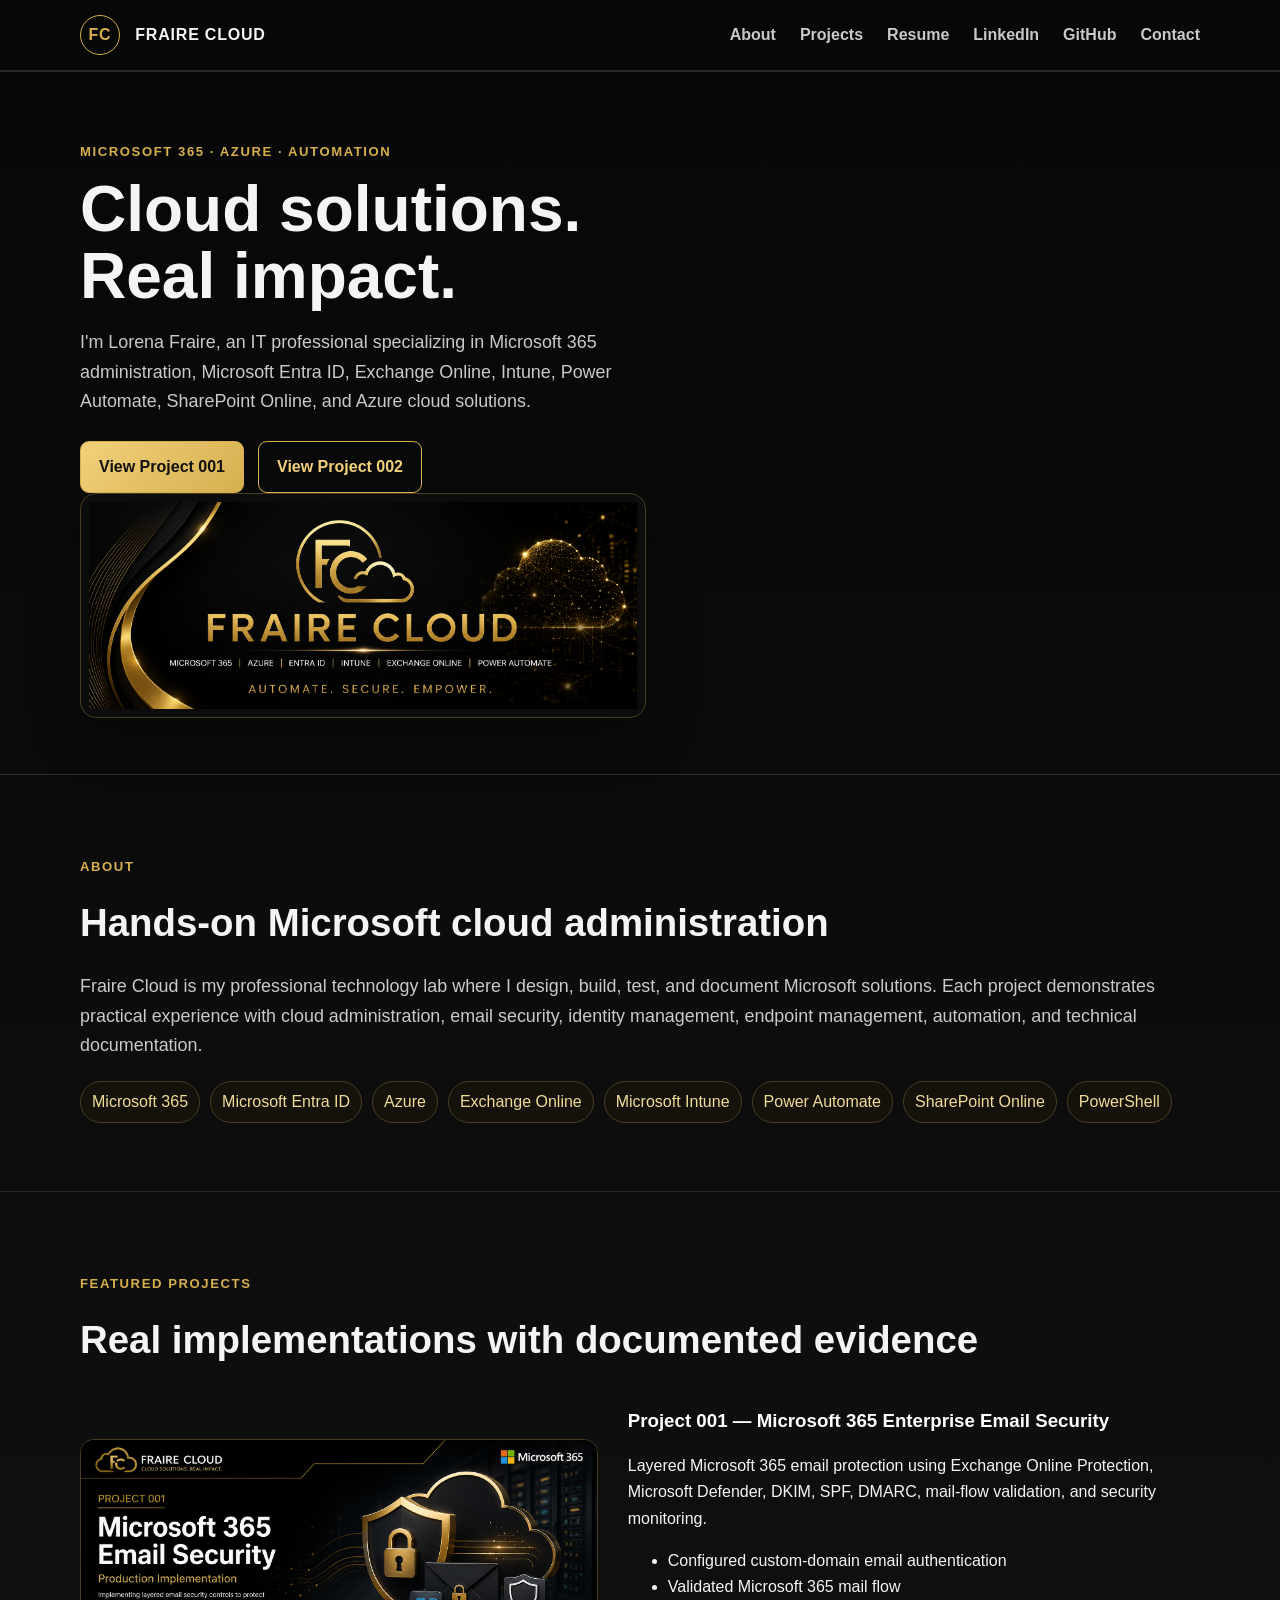
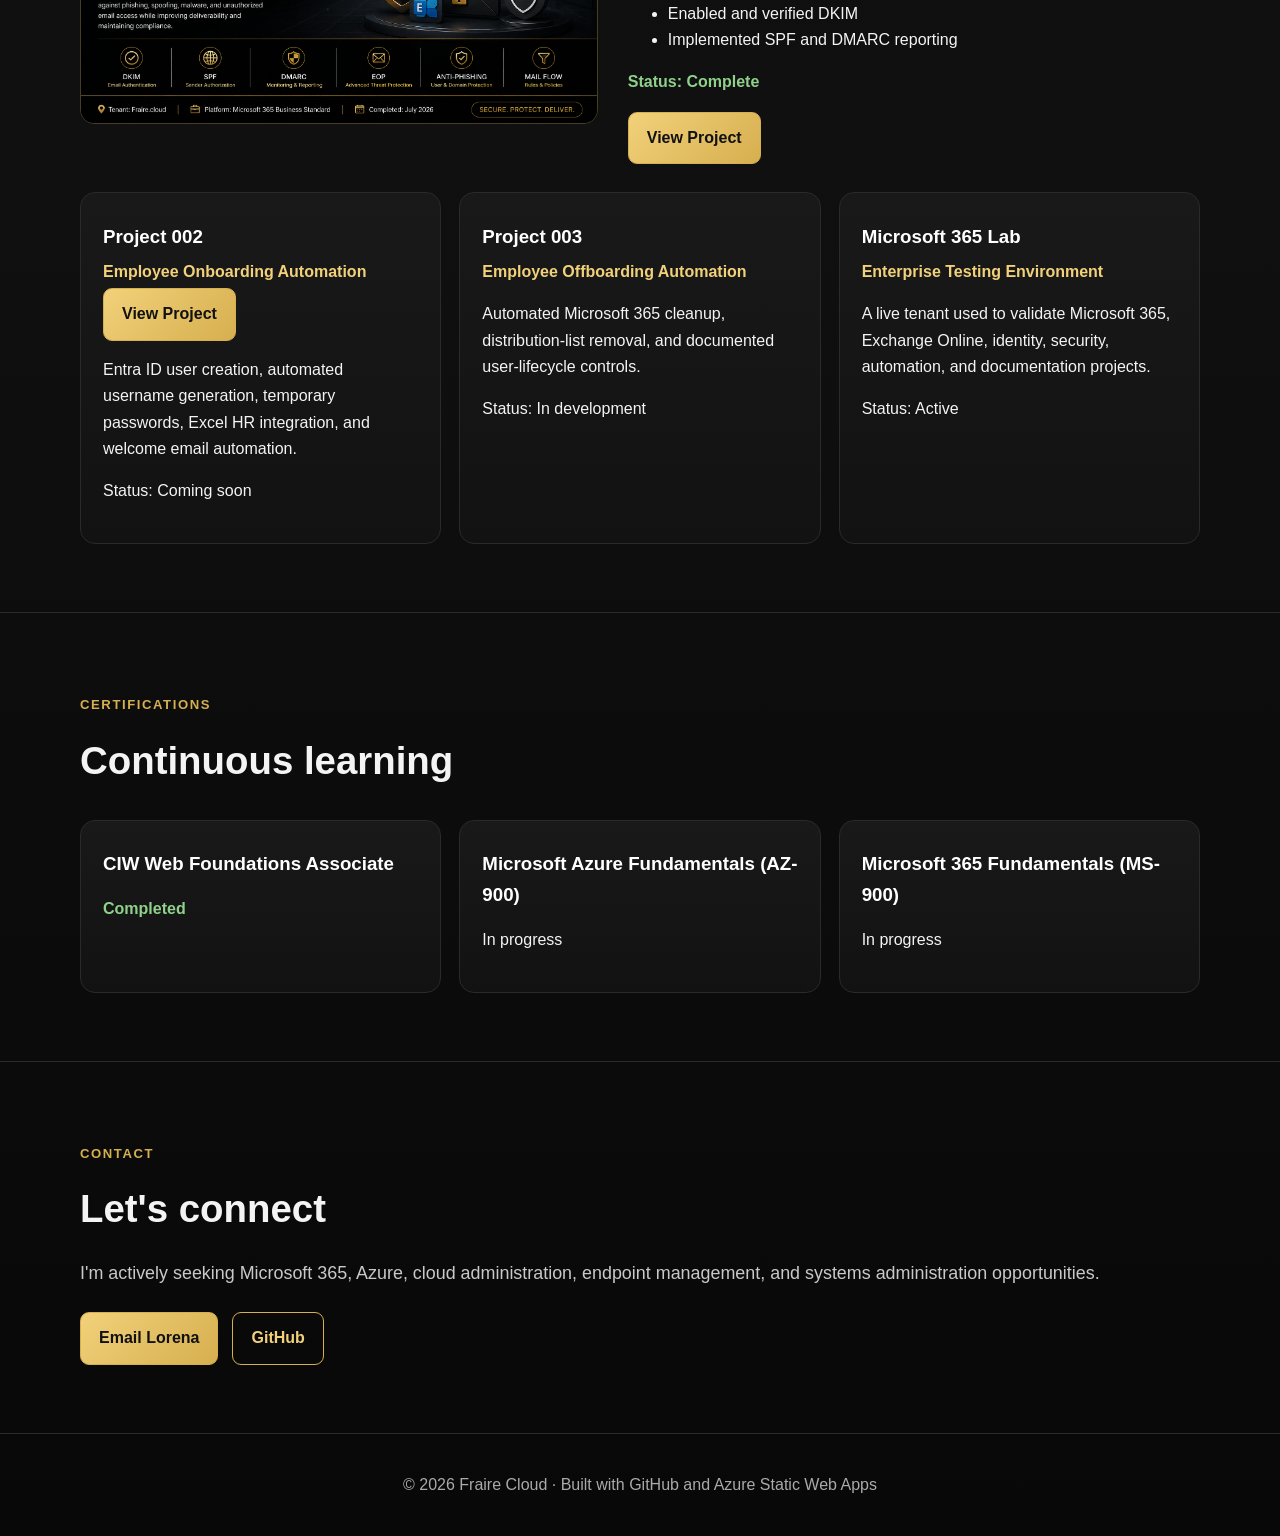
==== commit 4e7f8502: "Add Project 002 homepage links" ====
--- a/index.html
+++ b/index.html
@@ -9,7 +9,7 @@
 <body>
 <header><div class="container nav">
 <a class="brand" href="index.html"><span class="mark">FC</span> FRAIRE CLOUD</a>
-<nav><a href="#about">About</a><a href="#projects">Projects</a><a href="resume.pdf" target="_blank">Resume</a>
+<nav><a href="#about">About</a><a href="#projects">Projects</a><a href="resume.html">Resume</a>
     <a href="https://www.linkedin.com/in/lorena-fraire-184a9a249/" target="_blank">LinkedIn</a>
     <a href="https://github.com/frairecloud" target="_blank">GitHub</a><a href="#contact">Contact</a></nav>
 </div></header>
@@ -20,7 +20,9 @@
 <p class="eyebrow">Microsoft 365 · Azure · Automation</p>
 <h1>Cloud solutions.<br>Real impact.</h1>
 <p class="lead">I'm Lorena Fraire, an IT professional specializing in Microsoft 365 administration, Microsoft Entra ID, Exchange Online, Intune, Power Automate, SharePoint Online, and Azure cloud solutions.</p>
-<div class="buttons"><a class="button primary" href="project-001.html">View Project 001</a><a class="button secondary" href="mailto:lorena.fraire335@outlook.com">Contact Me</a></div>
+<div class="buttons">
+    <a class="button primary" href="project-001.html">View Project 001</a>
+    <a class="button secondary" href="project-002.html">View Project 002</a>
 </div>
 <div class="hero-image"><img src="assets/FraireCloud.png" alt="Fraire Cloud portfolio banner"></div>
 </div></section>
@@ -42,7 +44,7 @@
 <a class="button primary" href="project-001.html">View Project</a></div>
 </article>
 <div class="cards">
-<article class="card"><h3>Project 002</h3><h4>Employee Onboarding Automation</h4><p>Entra ID user creation, automated username generation, temporary passwords, Excel HR integration, and welcome email automation.</p><p>Status: Coming soon</p></article>
+<article class="card"><h3>Project 002</h3><h4>Employee Onboarding Automation</h4><a class="button primary" href="project-002.html">View Project</a><p>Entra ID user creation, automated username generation, temporary passwords, Excel HR integration, and welcome email automation.</p><p>Status: Coming soon</p></article>
 <article class="card"><h3>Project 003</h3><h4>Employee Offboarding Automation</h4><p>Automated Microsoft 365 cleanup, distribution-list removal, and documented user-lifecycle controls.</p><p>Status: In development</p></article>
 <article class="card"><h3>Microsoft 365 Lab</h3><h4>Enterprise Testing Environment</h4><p>A live tenant used to validate Microsoft 365, Exchange Online, identity, security, automation, and documentation projects.</p><p>Status: Active</p></article>
 </div></div></section>
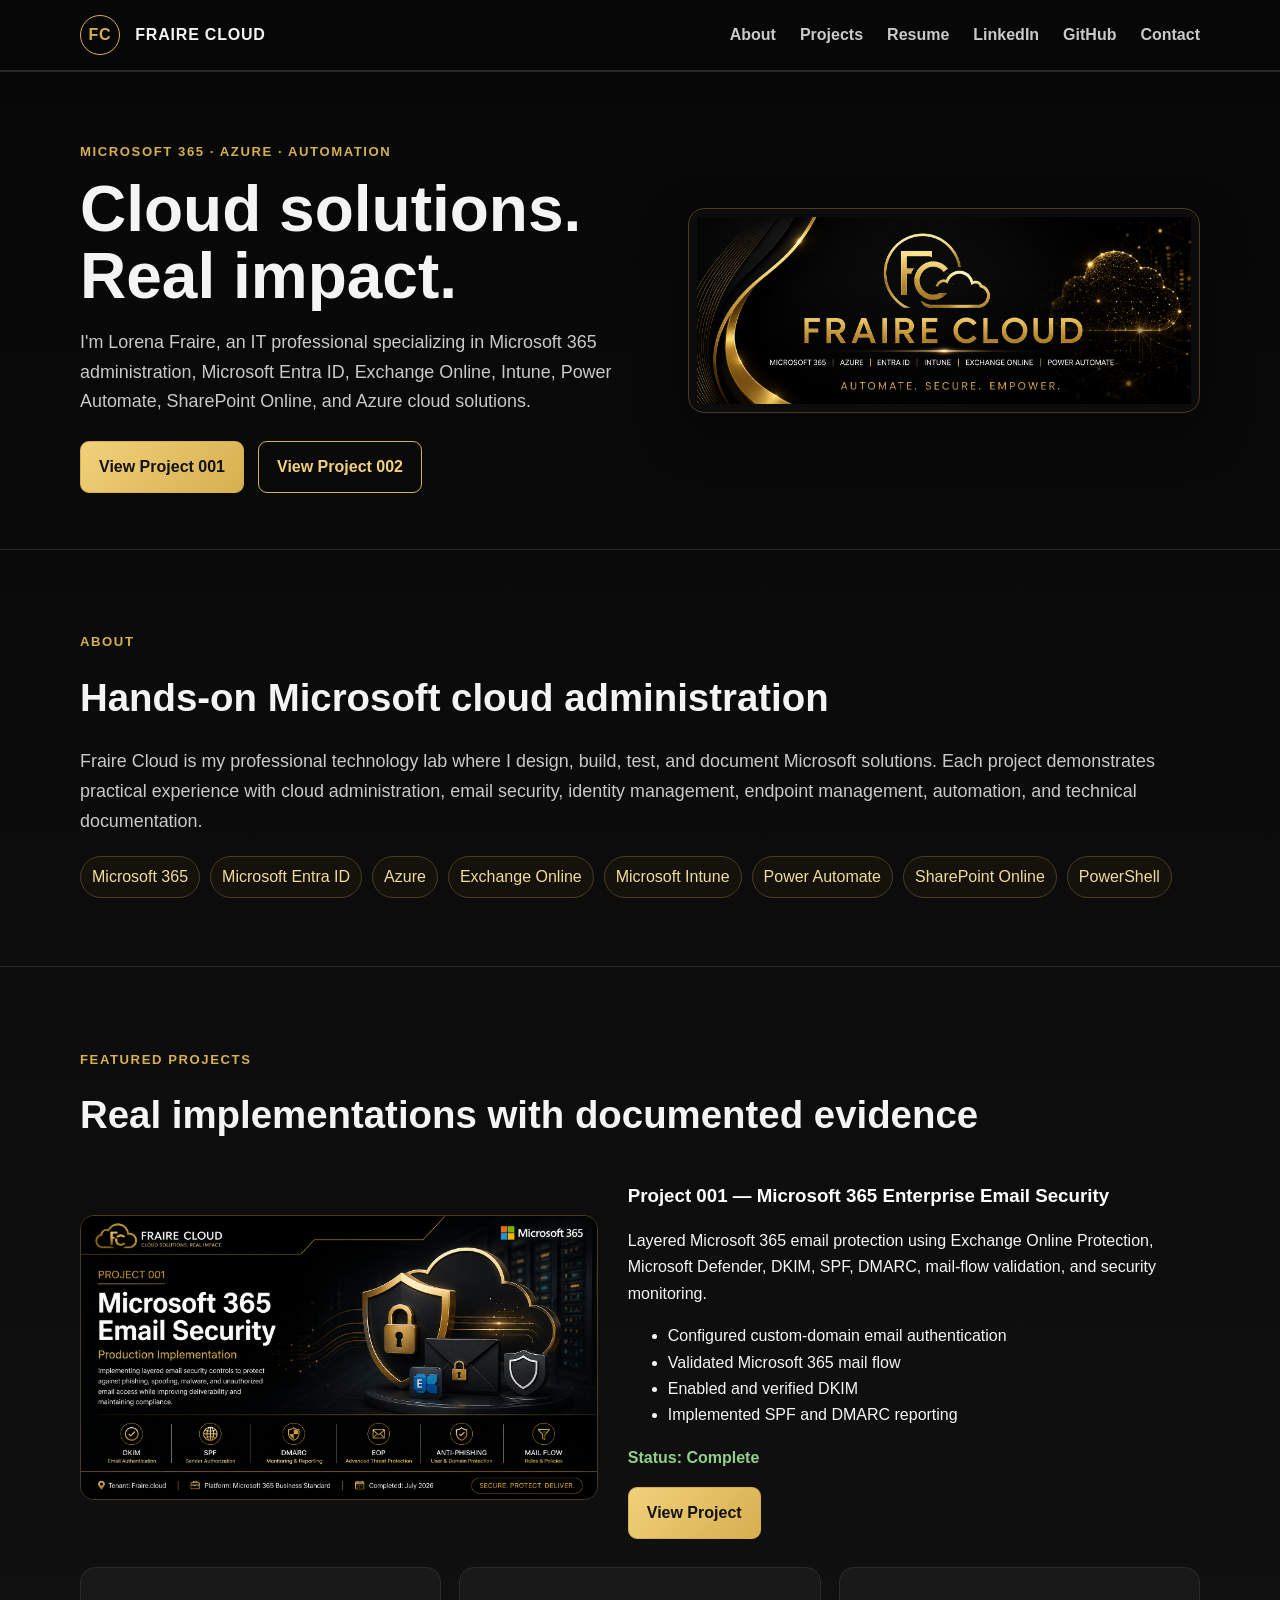
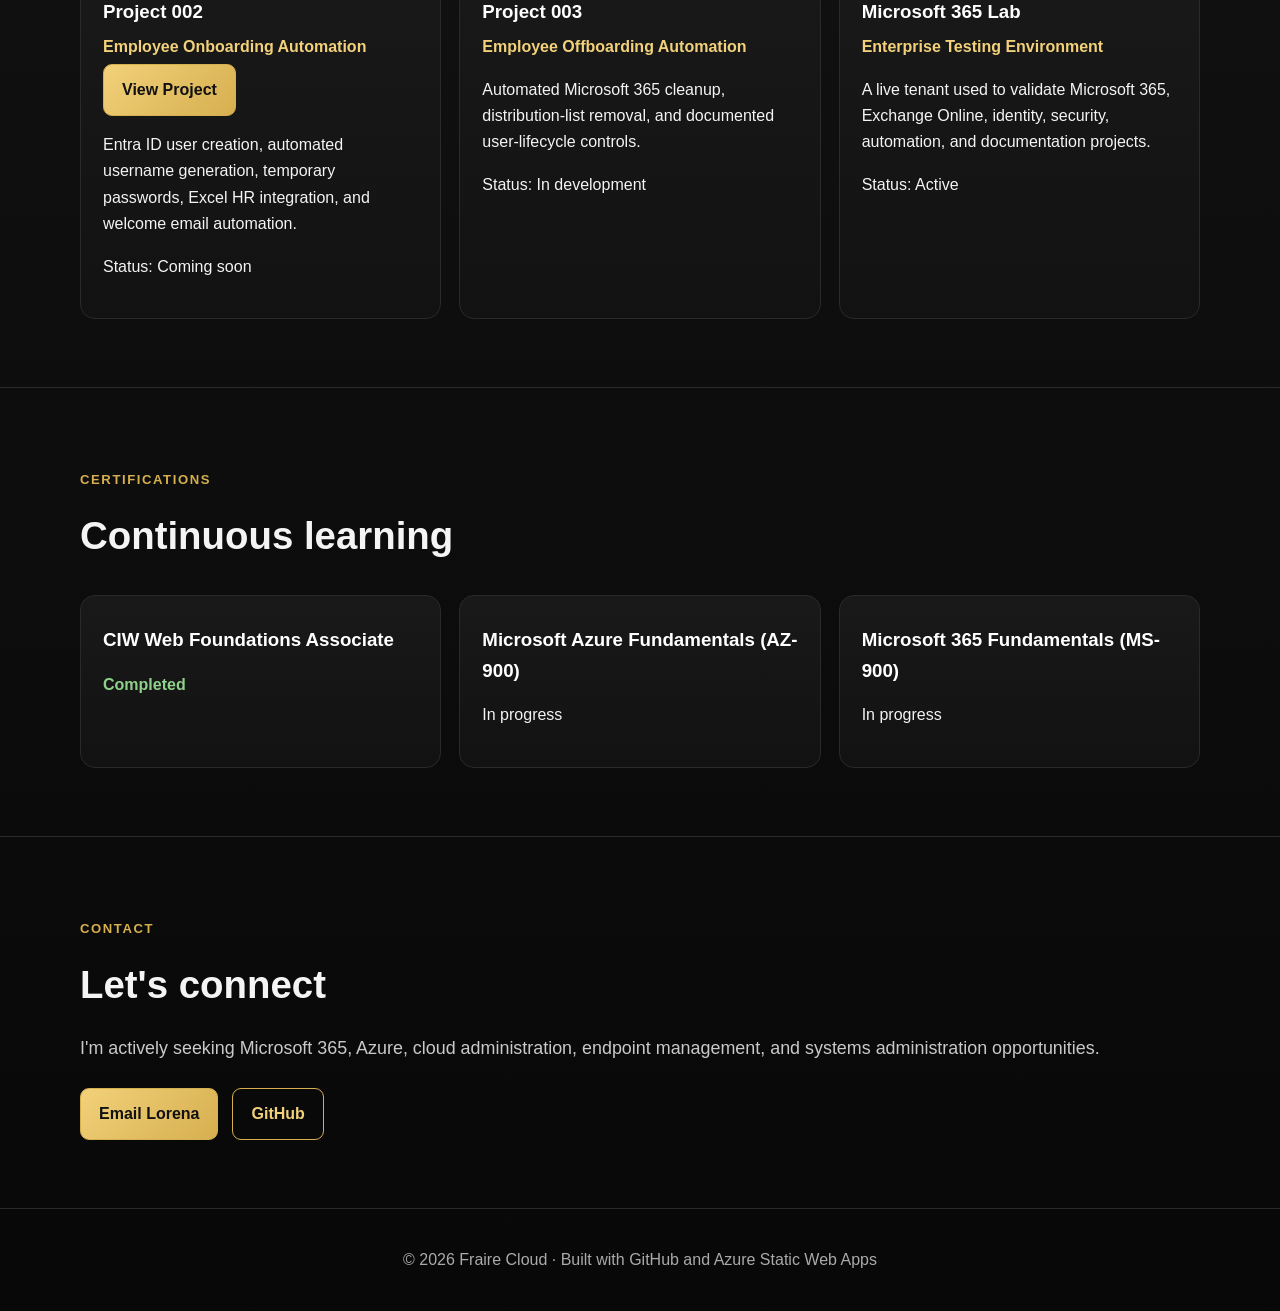
==== commit 650bc457: "Fix homepage hero alignment" ====
--- a/index.html
+++ b/index.html
@@ -24,6 +24,7 @@
     <a class="button primary" href="project-001.html">View Project 001</a>
     <a class="button secondary" href="project-002.html">View Project 002</a>
 </div>
+    </div>
 <div class="hero-image"><img src="assets/FraireCloud.png" alt="Fraire Cloud portfolio banner"></div>
 </div></section>
 
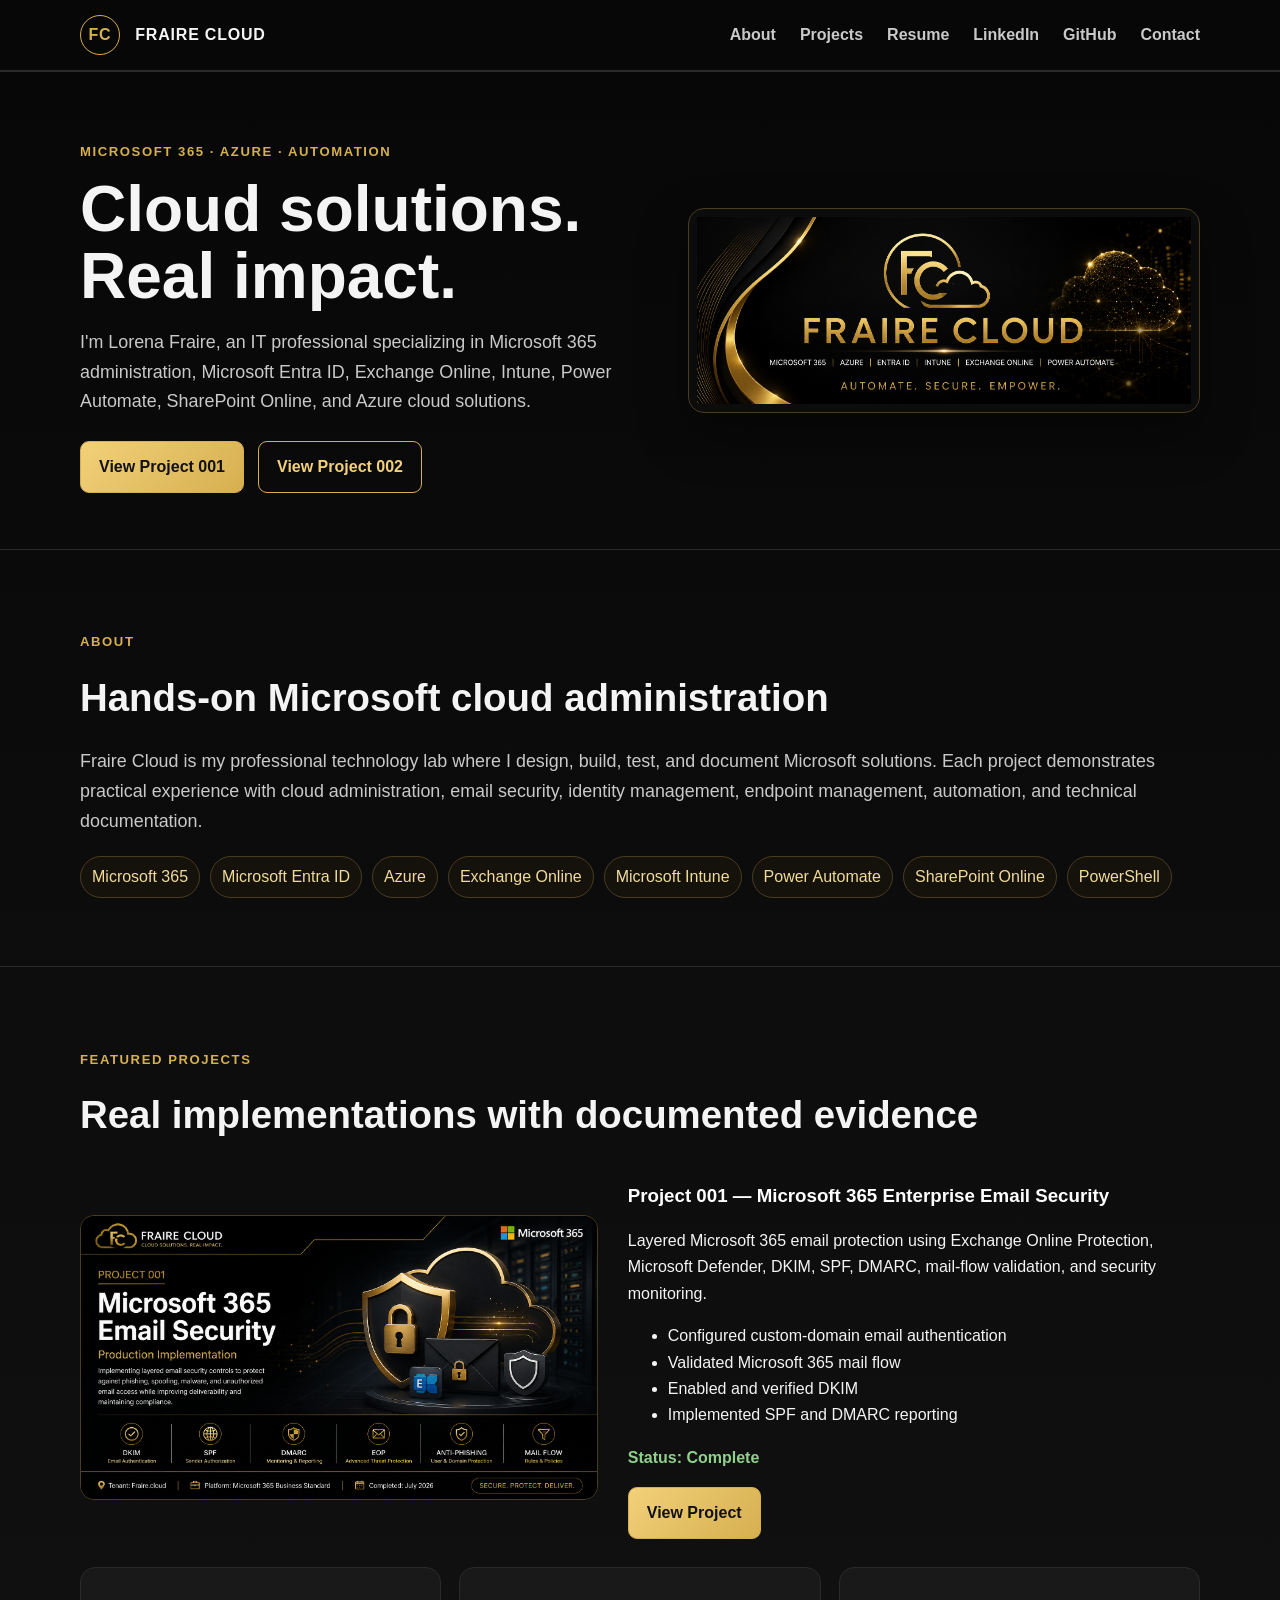
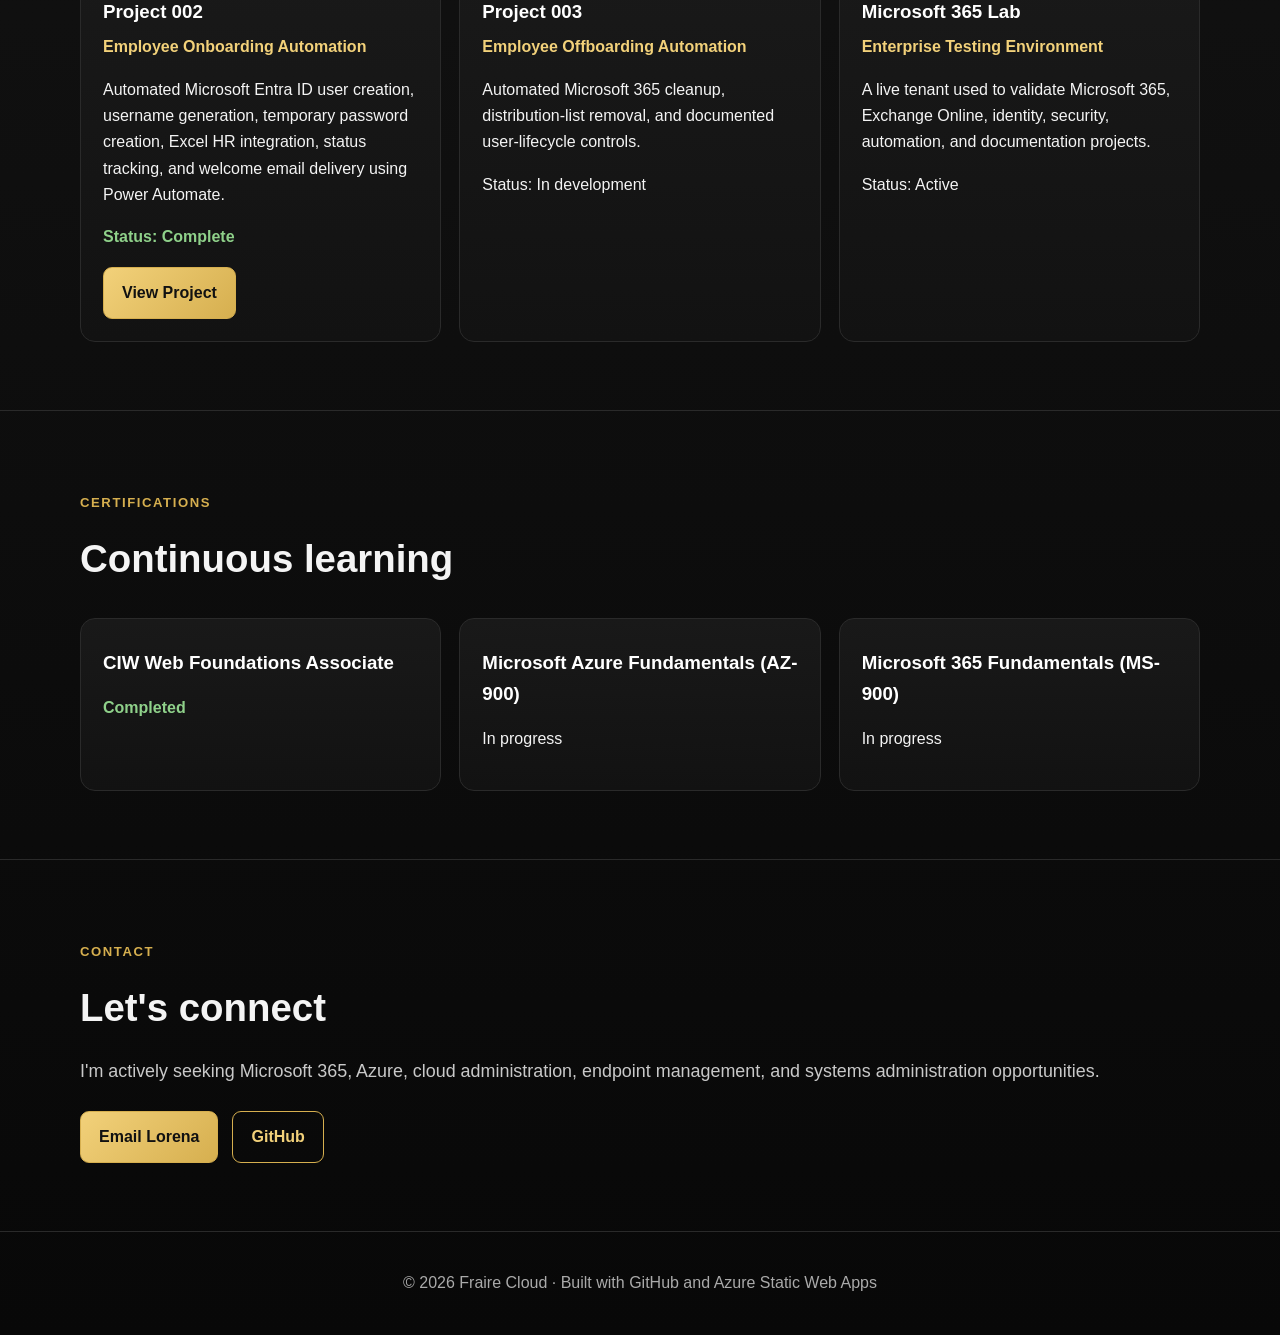
==== commit 3bb5527c: "Complete Project 002 homepage card" ====
--- a/index.html
+++ b/index.html
@@ -45,7 +45,13 @@
 <a class="button primary" href="project-001.html">View Project</a></div>
 </article>
 <div class="cards">
-<article class="card"><h3>Project 002</h3><h4>Employee Onboarding Automation</h4><a class="button primary" href="project-002.html">View Project</a><p>Entra ID user creation, automated username generation, temporary passwords, Excel HR integration, and welcome email automation.</p><p>Status: Coming soon</p></article>
+<article class="card">
+  <h3>Project 002</h3>
+  <h4>Employee Onboarding Automation</h4>
+  <p>Automated Microsoft Entra ID user creation, username generation, temporary password creation, Excel HR integration, status tracking, and welcome email delivery using Power Automate.</p>
+  <p class="complete">Status: Complete</p>
+  <a class="button primary" href="project-002.html">View Project</a>
+</article>
 <article class="card"><h3>Project 003</h3><h4>Employee Offboarding Automation</h4><p>Automated Microsoft 365 cleanup, distribution-list removal, and documented user-lifecycle controls.</p><p>Status: In development</p></article>
 <article class="card"><h3>Microsoft 365 Lab</h3><h4>Enterprise Testing Environment</h4><p>A live tenant used to validate Microsoft 365, Exchange Online, identity, security, automation, and documentation projects.</p><p>Status: Active</p></article>
 </div></div></section>
